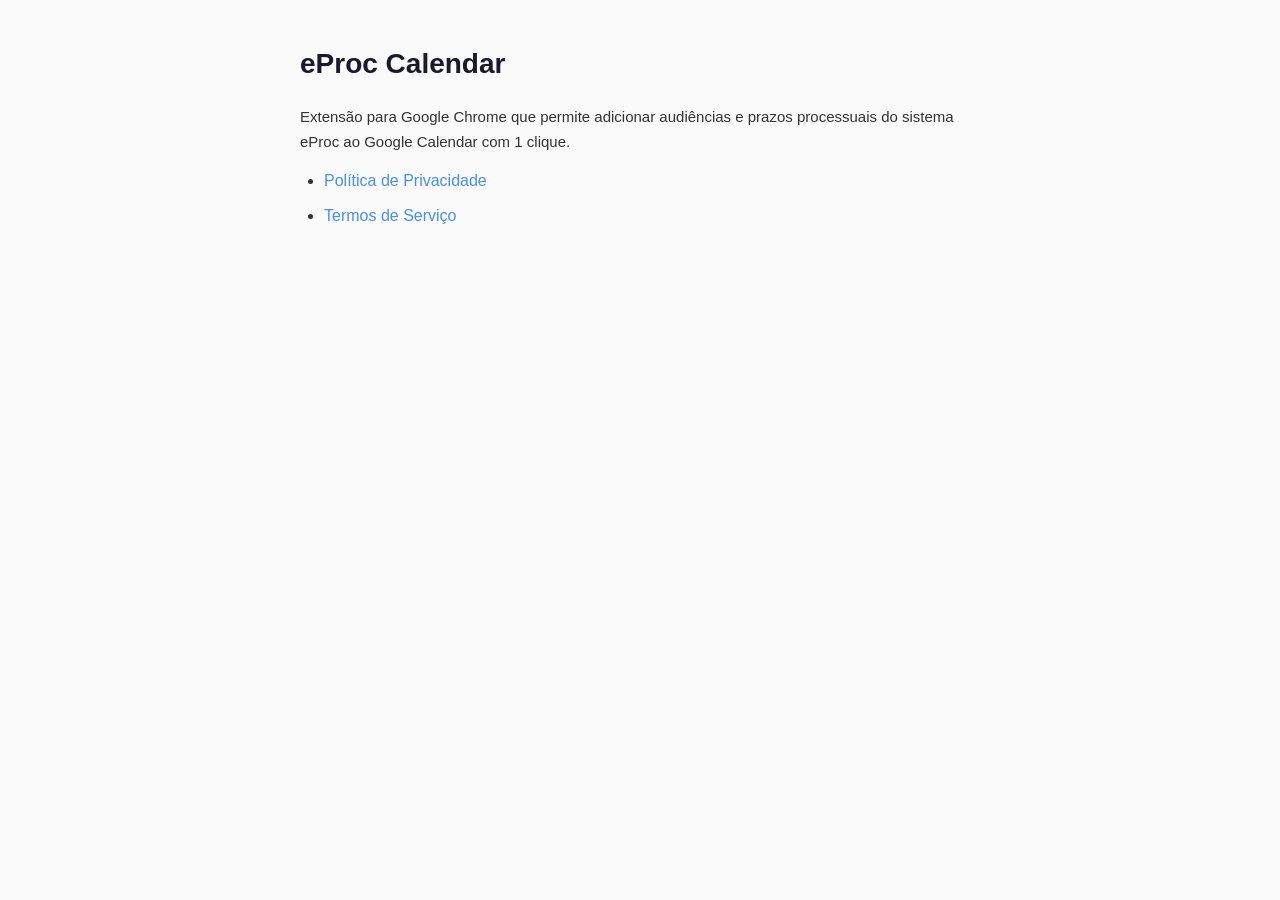
==== docs/index.html @ 1c22796e "Add index.html to docs for GitHub Pages" ====
<!DOCTYPE html>
<html lang="pt-BR">
<head>
  <meta charset="UTF-8">
  <meta name="viewport" content="width=device-width, initial-scale=1.0">
  <title>eProc Calendar</title>
  <style>
    * { box-sizing: border-box; margin: 0; padding: 0; }
    body {
      font-family: -apple-system, BlinkMacSystemFont, 'Segoe UI', Roboto, sans-serif;
      line-height: 1.7;
      color: #333;
      max-width: 720px;
      margin: 0 auto;
      padding: 40px 20px;
      background: #fafafa;
    }
    h1 { font-size: 28px; color: #1a1a2e; margin-bottom: 16px; }
    p { font-size: 15px; margin-bottom: 12px; }
    a { color: #4a90e2; text-decoration: none; }
    a:hover { text-decoration: underline; }
    ul { padding-left: 24px; margin-bottom: 12px; }
    li { margin-bottom: 8px; }
  </style>
</head>
<body>
  <h1>eProc Calendar</h1>
  <p>Extensão para Google Chrome que permite adicionar audiências e prazos processuais do sistema eProc ao Google Calendar com 1 clique.</p>
  <ul>
    <li><a href="privacy-policy.html">Política de Privacidade</a></li>
    <li><a href="terms.html">Termos de Serviço</a></li>
  </ul>
</body>
</html>
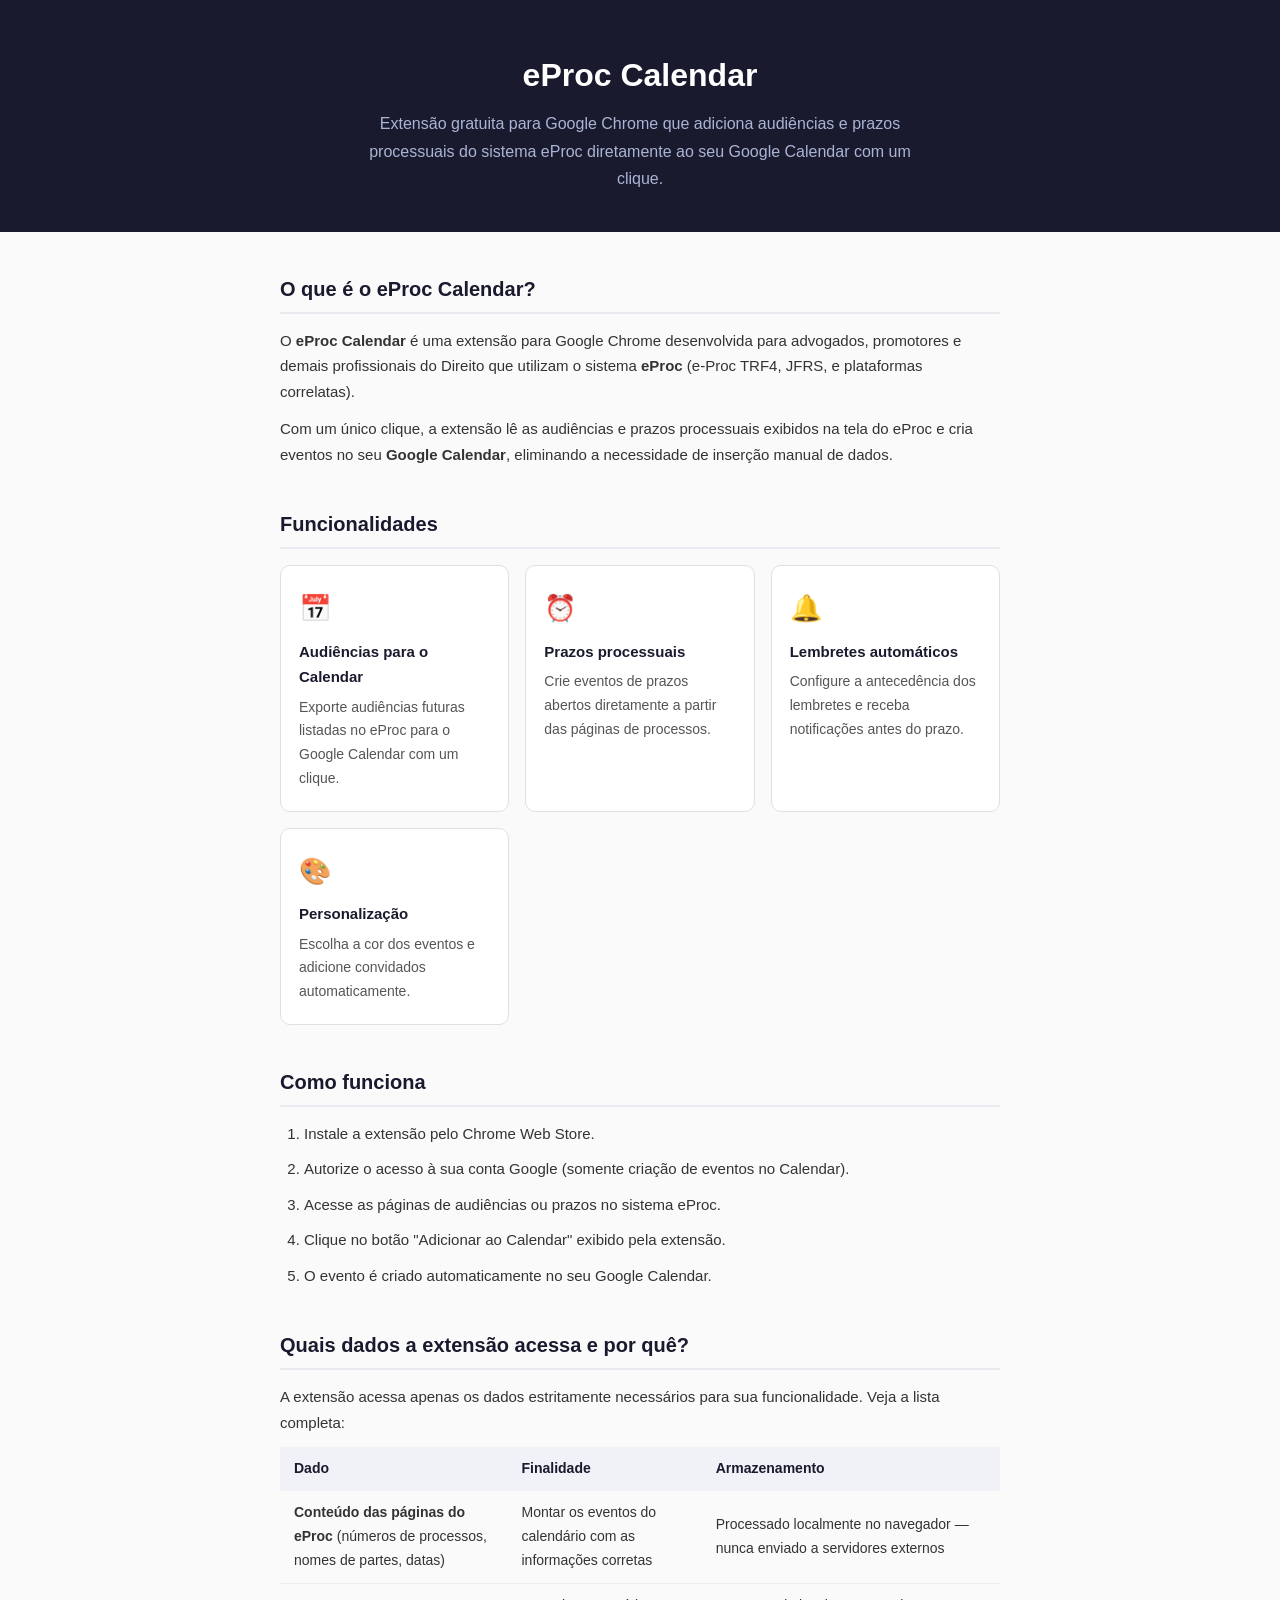
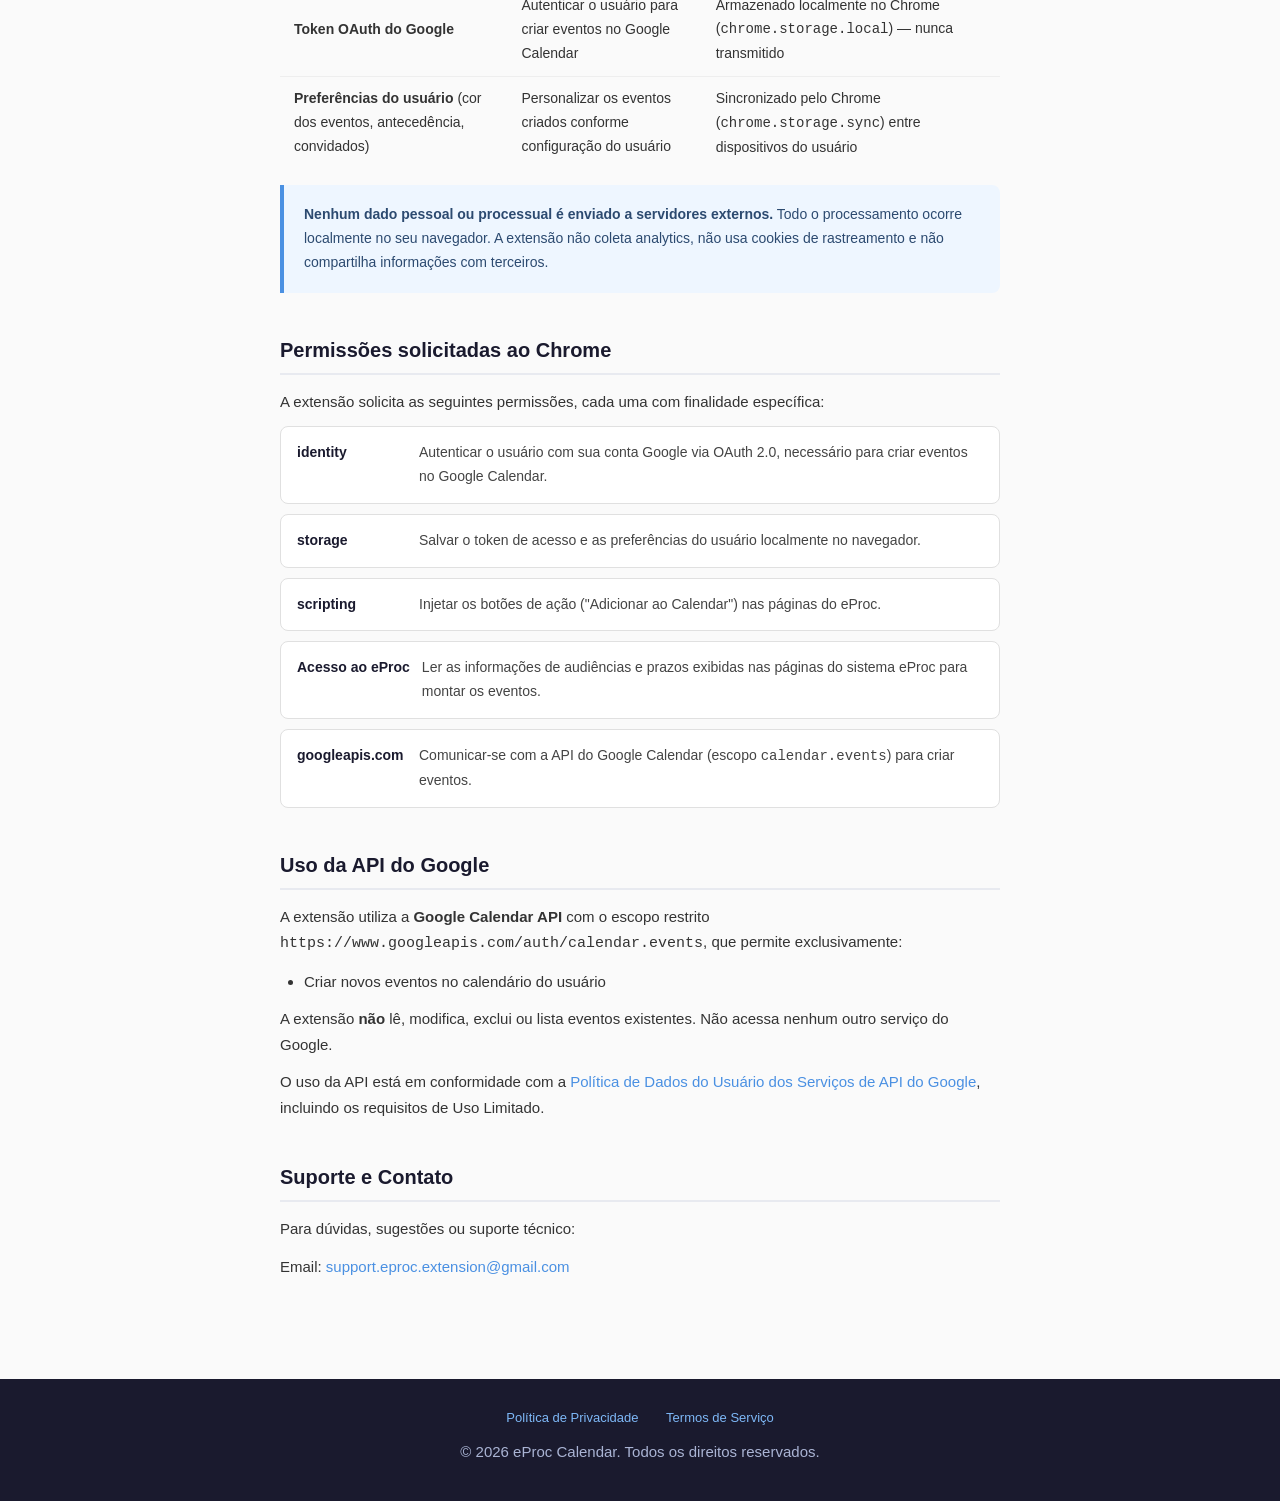
==== commit ebe69f5f: "feat: enhance index page" ====
--- a/docs/index.html
+++ b/docs/index.html
@@ -3,32 +3,303 @@
 <head>
   <meta charset="UTF-8">
   <meta name="viewport" content="width=device-width, initial-scale=1.0">
-  <title>eProc Calendar</title>
+  <title>eProc Calendar – Extensão para Google Chrome</title>
   <style>
     * { box-sizing: border-box; margin: 0; padding: 0; }
     body {
       font-family: -apple-system, BlinkMacSystemFont, 'Segoe UI', Roboto, sans-serif;
       line-height: 1.7;
       color: #333;
-      max-width: 720px;
+      background: #fafafa;
+    }
+
+    /* Header */
+    header {
+      background: #1a1a2e;
+      color: #fff;
+      padding: 48px 20px 40px;
+      text-align: center;
+    }
+    header img {
+      width: 72px;
+      height: 72px;
+      border-radius: 16px;
+      margin-bottom: 16px;
+    }
+    header h1 {
+      font-size: 32px;
+      font-weight: 700;
+      margin-bottom: 8px;
+    }
+    header p {
+      font-size: 16px;
+      color: #aab4d4;
+      max-width: 560px;
       margin: 0 auto;
-      padding: 40px 20px;
-      background: #fafafa;
-    }
-    h1 { font-size: 28px; color: #1a1a2e; margin-bottom: 16px; }
+    }
+
+    /* Main content */
+    main {
+      max-width: 760px;
+      margin: 0 auto;
+      padding: 40px 20px 60px;
+    }
+
+    section { margin-bottom: 40px; }
+
+    h2 {
+      font-size: 20px;
+      color: #1a1a2e;
+      margin-bottom: 14px;
+      padding-bottom: 6px;
+      border-bottom: 2px solid #e8eaf0;
+    }
+
     p { font-size: 15px; margin-bottom: 12px; }
+
+    ul {
+      padding-left: 24px;
+      margin-bottom: 12px;
+    }
+    li { font-size: 15px; margin-bottom: 8px; }
+
+    /* Feature cards */
+    .features {
+      display: grid;
+      grid-template-columns: repeat(auto-fit, minmax(200px, 1fr));
+      gap: 16px;
+      margin-top: 16px;
+    }
+    .feature-card {
+      background: #fff;
+      border: 1px solid #e0e0e0;
+      border-radius: 10px;
+      padding: 20px 18px;
+    }
+    .feature-card .icon { font-size: 26px; margin-bottom: 8px; }
+    .feature-card h3 { font-size: 15px; color: #1a1a2e; margin-bottom: 6px; }
+    .feature-card p { font-size: 14px; color: #555; margin: 0; }
+
+    /* Data table */
+    table {
+      width: 100%;
+      border-collapse: collapse;
+      font-size: 14px;
+      margin-top: 8px;
+    }
+    th {
+      background: #f0f2f8;
+      text-align: left;
+      padding: 10px 14px;
+      color: #1a1a2e;
+      font-weight: 600;
+    }
+    td { padding: 10px 14px; border-bottom: 1px solid #eee; }
+    tr:last-child td { border-bottom: none; }
+
+    /* Permissions */
+    .perm-list { list-style: none; padding: 0; }
+    .perm-list li {
+      display: flex;
+      gap: 12px;
+      background: #fff;
+      border: 1px solid #e0e0e0;
+      border-radius: 8px;
+      padding: 14px 16px;
+      margin-bottom: 10px;
+      font-size: 14px;
+    }
+    .perm-list .perm-name {
+      font-weight: 600;
+      color: #1a1a2e;
+      min-width: 110px;
+      flex-shrink: 0;
+    }
+    .perm-list .perm-reason { color: #444; }
+
+    /* Privacy highlight */
+    .privacy-box {
+      background: #eef6ff;
+      border-left: 4px solid #4a90e2;
+      border-radius: 0 8px 8px 0;
+      padding: 18px 20px;
+      margin-top: 8px;
+    }
+    .privacy-box p { margin: 0; font-size: 14px; color: #2c4a70; }
+
+    /* Footer */
+    footer {
+      background: #1a1a2e;
+      color: #aab4d4;
+      text-align: center;
+      padding: 28px 20px;
+      font-size: 13px;
+    }
+    footer a { color: #7eb8f7; text-decoration: none; }
+    footer a:hover { text-decoration: underline; }
+    footer .links { margin-bottom: 10px; }
+    footer .links a { margin: 0 12px; }
+
     a { color: #4a90e2; text-decoration: none; }
     a:hover { text-decoration: underline; }
-    ul { padding-left: 24px; margin-bottom: 12px; }
-    li { margin-bottom: 8px; }
   </style>
 </head>
 <body>
-  <h1>eProc Calendar</h1>
-  <p>Extensão para Google Chrome que permite adicionar audiências e prazos processuais do sistema eProc ao Google Calendar com 1 clique.</p>
-  <ul>
-    <li><a href="privacy-policy.html">Política de Privacidade</a></li>
-    <li><a href="terms.html">Termos de Serviço</a></li>
-  </ul>
+
+  <header>
+    <h1>eProc Calendar</h1>
+    <p>Extensão gratuita para Google Chrome que adiciona audiências e prazos processuais do sistema eProc diretamente ao seu Google Calendar com um clique.</p>
+  </header>
+
+  <main>
+
+    <!-- O que é -->
+    <section>
+      <h2>O que é o eProc Calendar?</h2>
+      <p>
+        O <strong>eProc Calendar</strong> é uma extensão para Google Chrome desenvolvida para advogados, promotores e demais profissionais do Direito que utilizam o sistema <strong>eProc</strong> (e-Proc TRF4, JFRS, e plataformas correlatas).
+      </p>
+      <p>
+        Com um único clique, a extensão lê as audiências e prazos processuais exibidos na tela do eProc e cria eventos no seu <strong>Google Calendar</strong>, eliminando a necessidade de inserção manual de dados.
+      </p>
+    </section>
+
+    <!-- Funcionalidades -->
+    <section>
+      <h2>Funcionalidades</h2>
+      <div class="features">
+        <div class="feature-card">
+          <div class="icon">📅</div>
+          <h3>Audiências para o Calendar</h3>
+          <p>Exporte audiências futuras listadas no eProc para o Google Calendar com um clique.</p>
+        </div>
+        <div class="feature-card">
+          <div class="icon">⏰</div>
+          <h3>Prazos processuais</h3>
+          <p>Crie eventos de prazos abertos diretamente a partir das páginas de processos.</p>
+        </div>
+        <div class="feature-card">
+          <div class="icon">🔔</div>
+          <h3>Lembretes automáticos</h3>
+          <p>Configure a antecedência dos lembretes e receba notificações antes do prazo.</p>
+        </div>
+        <div class="feature-card">
+          <div class="icon">🎨</div>
+          <h3>Personalização</h3>
+          <p>Escolha a cor dos eventos e adicione convidados automaticamente.</p>
+        </div>
+      </div>
+    </section>
+
+    <!-- Como funciona -->
+    <section>
+      <h2>Como funciona</h2>
+      <ol style="padding-left: 24px; margin-top: 4px;">
+        <li style="margin-bottom: 10px; font-size: 15px;">Instale a extensão pelo Chrome Web Store.</li>
+        <li style="margin-bottom: 10px; font-size: 15px;">Autorize o acesso à sua conta Google (somente criação de eventos no Calendar).</li>
+        <li style="margin-bottom: 10px; font-size: 15px;">Acesse as páginas de audiências ou prazos no sistema eProc.</li>
+        <li style="margin-bottom: 10px; font-size: 15px;">Clique no botão "Adicionar ao Calendar" exibido pela extensão.</li>
+        <li style="font-size: 15px;">O evento é criado automaticamente no seu Google Calendar.</li>
+      </ol>
+    </section>
+
+    <!-- Dados do usuário -->
+    <section>
+      <h2>Quais dados a extensão acessa e por quê?</h2>
+      <p>A extensão acessa apenas os dados estritamente necessários para sua funcionalidade. Veja a lista completa:</p>
+
+      <table>
+        <thead>
+          <tr>
+            <th>Dado</th>
+            <th>Finalidade</th>
+            <th>Armazenamento</th>
+          </tr>
+        </thead>
+        <tbody>
+          <tr>
+            <td><strong>Conteúdo das páginas do eProc</strong> (números de processos, nomes de partes, datas)</td>
+            <td>Montar os eventos do calendário com as informações corretas</td>
+            <td>Processado localmente no navegador — nunca enviado a servidores externos</td>
+          </tr>
+          <tr>
+            <td><strong>Token OAuth do Google</strong></td>
+            <td>Autenticar o usuário para criar eventos no Google Calendar</td>
+            <td>Armazenado localmente no Chrome (<code>chrome.storage.local</code>) — nunca transmitido</td>
+          </tr>
+          <tr>
+            <td><strong>Preferências do usuário</strong> (cor dos eventos, antecedência, convidados)</td>
+            <td>Personalizar os eventos criados conforme configuração do usuário</td>
+            <td>Sincronizado pelo Chrome (<code>chrome.storage.sync</code>) entre dispositivos do usuário</td>
+          </tr>
+        </tbody>
+      </table>
+
+      <div class="privacy-box" style="margin-top: 16px;">
+        <p>
+          <strong>Nenhum dado pessoal ou processual é enviado a servidores externos.</strong>
+          Todo o processamento ocorre localmente no seu navegador. A extensão não coleta analytics, não usa cookies de rastreamento e não compartilha informações com terceiros.
+        </p>
+      </div>
+    </section>
+
+    <!-- Permissões -->
+    <section>
+      <h2>Permissões solicitadas ao Chrome</h2>
+      <p>A extensão solicita as seguintes permissões, cada uma com finalidade específica:</p>
+      <ul class="perm-list">
+        <li>
+          <span class="perm-name">identity</span>
+          <span class="perm-reason">Autenticar o usuário com sua conta Google via OAuth 2.0, necessário para criar eventos no Google Calendar.</span>
+        </li>
+        <li>
+          <span class="perm-name">storage</span>
+          <span class="perm-reason">Salvar o token de acesso e as preferências do usuário localmente no navegador.</span>
+        </li>
+        <li>
+          <span class="perm-name">scripting</span>
+          <span class="perm-reason">Injetar os botões de ação ("Adicionar ao Calendar") nas páginas do eProc.</span>
+        </li>
+        <li>
+          <span class="perm-name">Acesso ao eProc</span>
+          <span class="perm-reason">Ler as informações de audiências e prazos exibidas nas páginas do sistema eProc para montar os eventos.</span>
+        </li>
+        <li>
+          <span class="perm-name">googleapis.com</span>
+          <span class="perm-reason">Comunicar-se com a API do Google Calendar (escopo <code>calendar.events</code>) para criar eventos.</span>
+        </li>
+      </ul>
+    </section>
+
+    <!-- Google API -->
+    <section>
+      <h2>Uso da API do Google</h2>
+      <p>A extensão utiliza a <strong>Google Calendar API</strong> com o escopo restrito <code>https://www.googleapis.com/auth/calendar.events</code>, que permite exclusivamente:</p>
+      <ul>
+        <li>Criar novos eventos no calendário do usuário</li>
+      </ul>
+      <p>A extensão <strong>não</strong> lê, modifica, exclui ou lista eventos existentes. Não acessa nenhum outro serviço do Google.</p>
+      <p>O uso da API está em conformidade com a <a href="https://developers.google.com/terms/api-services-user-data-policy" target="_blank">Política de Dados do Usuário dos Serviços de API do Google</a>, incluindo os requisitos de Uso Limitado.</p>
+    </section>
+
+    <!-- Contato -->
+    <section>
+      <h2>Suporte e Contato</h2>
+      <p>Para dúvidas, sugestões ou suporte técnico:</p>
+      <p>
+        Email: <a href="mailto:support.eproc.extension@gmail.com">support.eproc.extension@gmail.com</a>
+      </p>
+    </section>
+
+  </main>
+
+  <footer>
+    <div class="links">
+      <a href="privacy-policy.html">Política de Privacidade</a>
+      <a href="terms.html">Termos de Serviço</a>
+    </div>
+    <p>&copy; 2026 eProc Calendar. Todos os direitos reservados.</p>
+  </footer>
+
 </body>
 </html>
